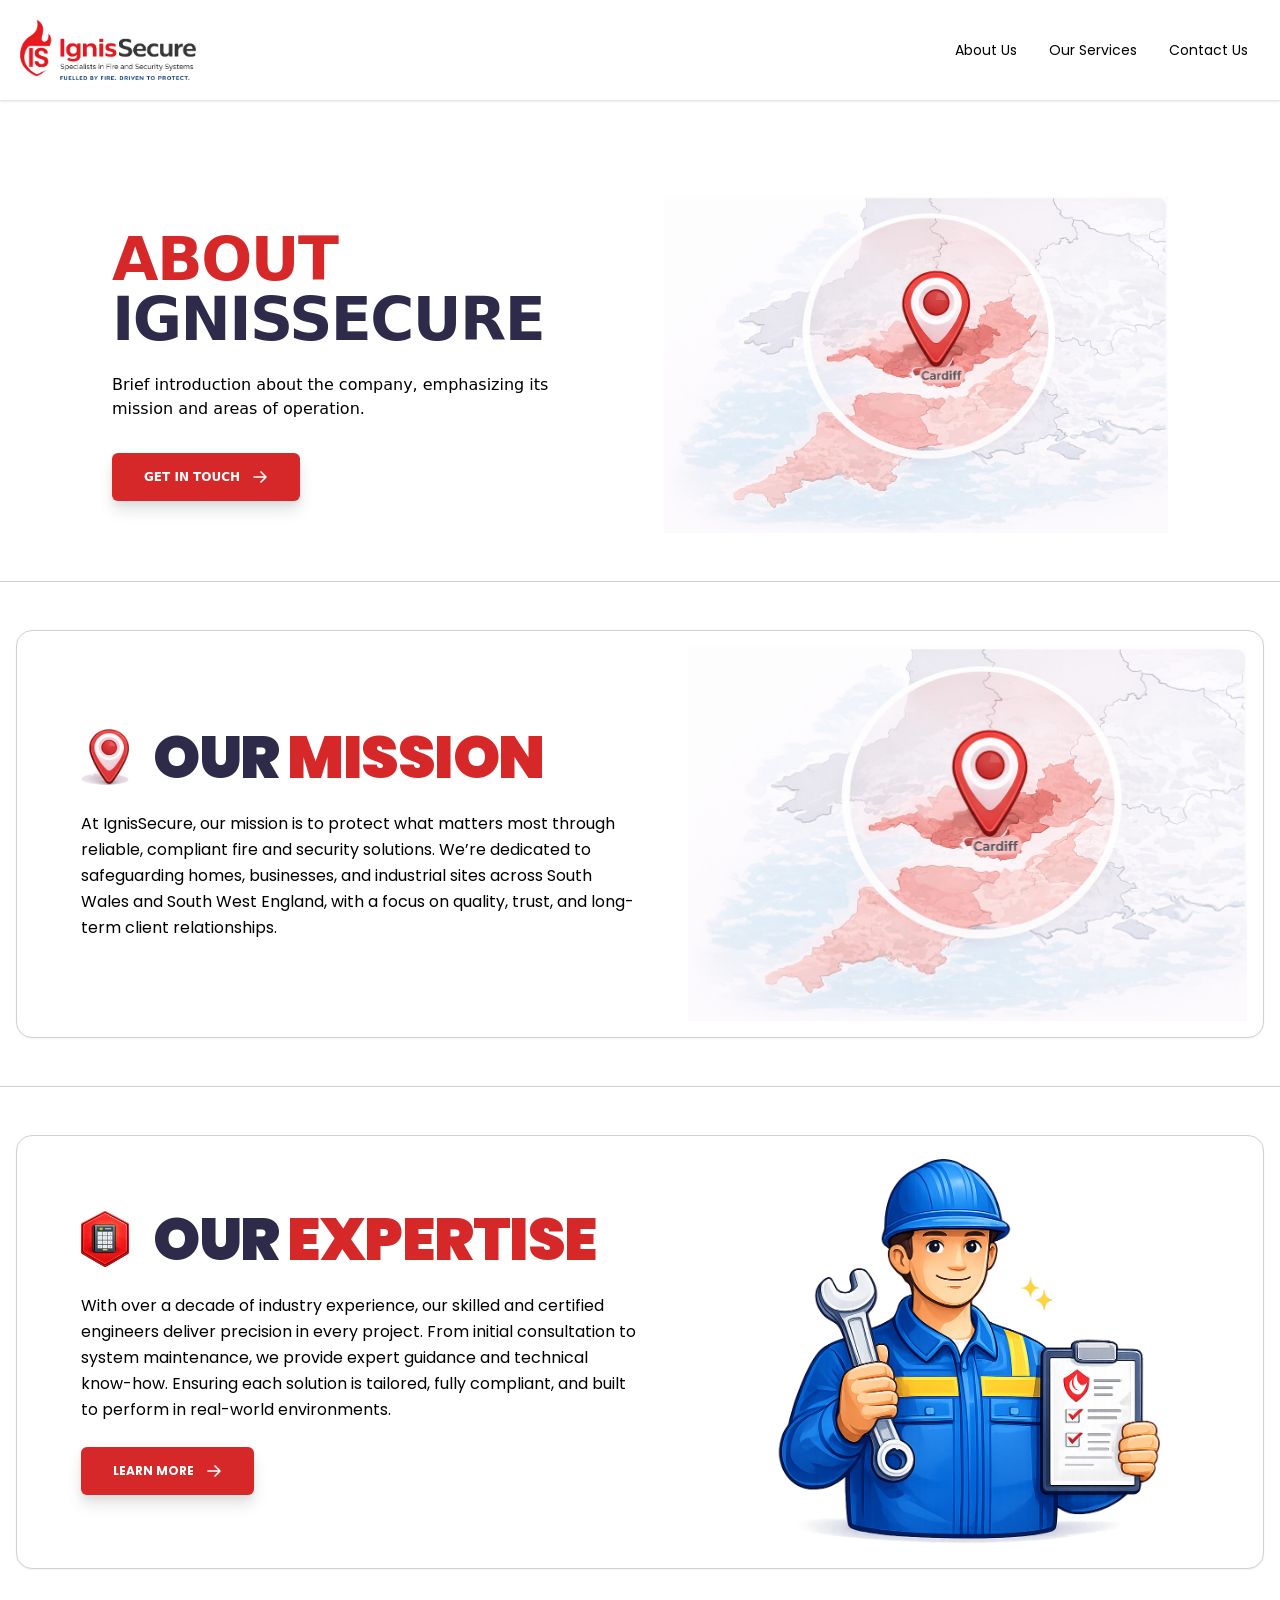
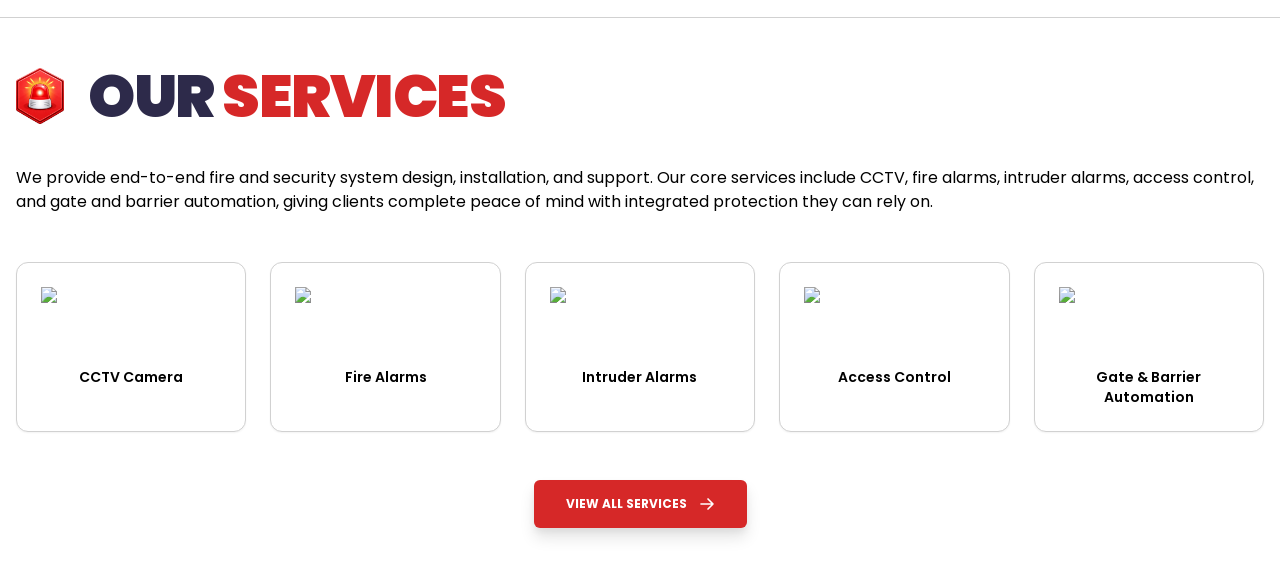
==== aboutus.html @ 04bfd5d3 "New images added" ====
<!doctype html>
<html lang="en-GB">

<head>
    <meta charset="UTF-8">
    <meta name="viewport" content="width=device-width, initial-scale=1.0">
    <script src="js/tailwind.js"></script>
    <script src="js/tailwind.config.js"></script>
    <link rel="stylesheet" href="https://cdnjs.cloudflare.com/ajax/libs/font-awesome/7.0.0/css/all.min.css" />
    <link rel="preconnect" href="https://fonts.googleapis.com">
    <link rel="preconnect" href="https://fonts.gstatic.com" crossorigin>
    <link href="https://fonts.googleapis.com/css2?family=Poppins:ital,wght@0,100;0,200;0,300;0,400;0,500;0,600;0,700;0,800;0,900;1,100;1,200;1,300;1,400;1,500;1,600;1,700;1,800;1,900&family=Roboto:ital,wght@0,100..900;1,100..900&display=swap" rel="stylesheet">
    <link rel="stylesheet" href="https://cdnjs.cloudflare.com/ajax/libs/font-awesome/7.0.1/css/all.min.css">
    <link rel="stylesheet" href="css/style.css">
    <link rel="icon" type="image/x-icon" href="img/favicon.ico" />
    <link rel="icon" type="image/png" sizes="32x32" href="img/favicon-32x32.png">
    <link rel="icon" type="image/png" sizes="16x16" href="img/favicon-16x16.png">
    <link rel="apple-touch-icon" sizes="180x180" href="img/apple-touch-icon.png">
    <link rel="mask-icon" href="img/favicon.svg" color="#A855F7"> <link rel="manifest" href="/site.webmanifest">
    <title>Ignis Secure</title>
    <meta name="description" content="IgnisSecure specialises in the complete design, installation, commissioning, and aftercare of fire alarm systems, intruder alarms, CCTV surveillance, and integrated life safety systems for residential and commercial properties across South Wales and South West England.">
</head>

<body class="bg-white">
    <main class="">
        <header class="shadow mb-12">
            <nav class="flex flex-wrap items-center justify-between w-full lg:py-4 md:py-4 py-2 px-4 text-lg text-gray-700 lg:container ">
                <div class="md:p-1 p-4">
                    <a href="index.html">
                        <img src="/img/ignissecure_logo_black_transparent_trimmed.png" class="md:w-44 w-32">
                    </a>
                </div>
                

                <svg id="menu-button" aria-hidden="true" class="w-8 h-8 cursor-pointer md:hidden block" fill="currentColor" viewBox="0 0 20 20" xmlns="http://www.w3.org/2000/svg">
                    <path fill-rule="evenodd" d="M3 5a1 1 0 011-1h12a1 1 0 110 2H4a1 1 0 01-1-1zM3 10a1 1 0 011-1h6a1 1 0 110 2H4a1 1 0 01-1-1zM3 15a1 1 0 011-1h12a1 1 0 110 2H4a1 1 0 01-1-1z" clip-rule="evenodd"></path>
                </svg>
                <span class="sr-only">Toggle sidebar</span>
                 
              
                <!-- Mobile Sidebar -->
                <div class="shadow fixed top-0 right-0 h-full w-80 bg-[#1c2025] transform translate-x-full transition-transform duration-300 ease-in-out z-50 md:hidden " id="menu">
                    <div class="p-6">
                        <div class="flex justify-between items-center mb-8">
                            <img src="/img/logo.webp" class="w-40">
                            <button id="close-menu" class="text-white text-2xl">
                                <i class="fas fa-times"></i>
                            </button>
                        </div>
                        <ul class="space-y-6">
                            <li>
                                <a class="text-white text-lg block hover:text-primary transition-colors cursor-pointer" href="aboutus.html">About Us</a>
                            </li>
                            <li>
                                <a class="text-white text-lg block hover:text-primary transition-colors cursor-pointer" href="our-services.html">Our Services</a>
                            </li>
                            <li class="mt-8">
                                <a href="contactus.html" class="cursor-pointer flex justify-center items-center gap-3 bg-primary hover:bg-[#B22121] text-white px-8 py-4 rounded-md font-bold text-xs uppercase transition-all shadow-lg shadow-purple-900/20 group">
                                    <i class="fa-solid fa-phone"></i>Contact Us
                                    <svg xmlns="http://www.w3.org/2000/svg" fill="none" viewBox="0 0 24 24" stroke-width="2.5" stroke="currentColor" class="w-4 h-4 transition-transform group-hover:translate-x-1">
                                        <path stroke-linecap="round" stroke-linejoin="round" d="M13.5 4.5L21 12m0 0l-7.5 7.5M21 12H3" />
                                    </svg>
                                </a>
                            </li>
                        </ul>
                    </div>
                </div>
                
                <!-- Desktop Navigation -->
                <div class="hidden md:flex md:items-center md:w-auto">
                    <ul class="flex justify-between lg:text-sm text-xs">
                        <li>
                            <a class="md:p-4 py-2 block hover:underline" href="aboutus.html">About Us</a>
                        </li>
                        <li>
                            <a class="md:p-4 py-2 block hover:underline" href="our-services.html">Our Services</a>
                        </li>
                        <li>
                            <a class="md:p-4 py-2 block hover:underline" href="contactus.html">Contact Us</a>
                        </li>
                    </ul>
                </div>
             </div>
           </nav>
         </header>

        <section class="relative w-full bg-white flex items-center overflow-hidden px-6 md:px-12 lg:px-24 lg:py-12 md:py-6 pb-12 font-sans">
            <div class="container mx-auto grid grid-cols-1 lg:grid-cols-2 lg:gap-12 gap-2 items-center">
                <div class="text-center lg:text-left">
                    <h1 class="text-3xl md:text-5xl lg:text-6xl font-black text-[#2D2A4A] leading-[1.1] tracking-tight uppercase">
                        <span class="text-primary">About</span> IgnisSecure
                    </h1>
                    <p class="mt-6 text-gray-400 text-sm md:text-base max-w-md mx-auto lg:mx-0 leading-relaxed">
                        Brief introduction about the company, emphasizing its mission and areas of operation.
                    </p>
                    <div class="mt-8 flex justify-center lg:justify-start">
                        <a href="contactus.html" class="cursor-pointer inline-flex items-center gap-3 bg-primary hover:bg-[#B22121] text-white px-8 py-4 rounded-md font-bold text-xs uppercase transition-all shadow-lg shadow-purple-900/20 group mx-auto lg:mx-0">
                            Get In Touch
                            <svg xmlns="http://www.w3.org/2000/svg" fill="none" viewBox="0 0 24 24" stroke-width="2.5" stroke="currentColor" class="w-4 h-4 transition-transform group-hover:translate-x-1">
                                <path stroke-linecap="round" stroke-linejoin="round" d="M13.5 4.5L21 12m0 0l-7.5 7.5M21 12H3" />
                            </svg>
                        </a>
                    </div>
                </div>
                <div class="md:mt-0 mt-6">
                    <img src="img/About/About-Map.png" class="w-full">
                </div>
            </div>
        </section>

            <section class="border-t border-[#d1d1d1] py-12">
                <div class="container text-center lg:text-left">
                    <div class="grid lg:grid-cols-2 gap-12 items-center bg-white border border-[#d1d1d1] rounded-2xl shadow-sm p-4 md:pl-16 pl-4">
                        <div>
                            <div class="flex items-center gap-6 mb-6 md:justify-normal justify-center">
                                <img src="img/About/About-Pin.png" class="h-14 w-12">
                                <h2 class="text-3xl md:text-5xl lg:text-6xl font-black text-[#2D2A4A] leading-[1.1] tracking-tight uppercase mb-65">
                                    Our <span class="text-primary">Mission</span>
                                </h2>
                            </div>

                            <p class="text-gray-400 leading-relaxed">
                            At IgnisSecure, our mission is to protect what matters most through reliable, compliant fire and security solutions. We’re dedicated to safeguarding homes, businesses, and industrial sites across South Wales and South West England, with a focus on quality, trust, and long-term client relationships.
                            </p>
                        </div>
                        <!-- Image -->
                        <img src="img/About/About-Map.png" class="w-full">
                    </div>
                </div>
            </section>

            <section class="border-t border-[#d1d1d1] py-12">
                <div class="container text-center lg:text-left">
                    <div class="grid lg:grid-cols-2 gap-12 items-center bg-white border border-[#d1d1d1] rounded-2xl p-4 shadow-sm md:pl-16 pl-4">
                    <div>
                        <div class="flex items-center gap-6 mb-6 md:justify-normal justify-center">
                            <img src="img/About/About-Expertise2.png" class="h-14 w-12">
                                <h2 class="text-3xl md:text-5xl lg:text-6xl font-black text-[#2D2A4A] leading-[1.1] tracking-tight uppercase mb-65">
                                    Our <span class="text-primary">Expertise</span>
                                </h2>
                        </div>

                        <p class="text-gray-400 leading-relaxed mb-6">
                        With over a decade of industry experience, our skilled and certified engineers deliver precision in every project. From initial consultation to system maintenance, we provide expert guidance and technical know-how. Ensuring each solution is tailored, fully compliant, and built to perform in real-world environments.
                        </p>

                        <a href="our-services.html" class="cursor-pointer inline-flex items-center gap-3 bg-primary hover:bg-[#B22121] text-white px-8 py-4 rounded-md font-bold text-xs uppercase transition-all shadow-lg shadow-purple-900/20 group mx-auto lg:mx-0">
                            Learn More
                            <svg xmlns="http://www.w3.org/2000/svg" fill="none" viewBox="0 0 24 24" stroke-width="2.5" stroke="currentColor" class="w-4 h-4 transition-transform group-hover:translate-x-1">
                                <path stroke-linecap="round" stroke-linejoin="round" d="M13.5 4.5L21 12m0 0l-7.5 7.5M21 12H3" />
                            </svg>
                        </a>
                    </div>

                    <!-- Image -->
                    <img src="img/Services/Services-Maintenance.png" class="max-w-sm w-full mx-auto">
                    </div>
                </div>
            </section>

            <section class="border-t border-[#d1d1d1] py-12">
                <div class="container text-center lg:text-left">
                    <div class="flex items-center gap-6 mb-10 md:justify-normal justify-center">
                        <img src="img/About/About-Alarm.png" class="h-14 w-12">
                            <h2 class="text-3xl md:text-5xl lg:text-6xl font-black text-[#2D2A4A] leading-[1.1] tracking-tight uppercase mb-65">
                                Our <span class="text-primary">Services</span>
                            </h2>
                        </div>

                        <p class="text-gray-400 mb-12">
                            We provide end-to-end fire and security system design, installation, and support. Our core services include CCTV, fire alarms, intruder alarms, access control, and gate and barrier automation, giving clients complete peace of mind with integrated protection they can rely on.
                        </p>

                        <div class="grid grid-cols-2 md:grid-cols-5 gap-6">
                        <!-- Repeat card -->
                        <div class="bg-white border border-[#d1d1d1] rounded-xl p-6 text-center shadow-sm">
                            <img src="img/services/ServicesCamera.png" class="h-16 mx-auto mb-4">
                            <p class="font-semibold text-sm">CCTV Camera</p>
                        </div>
                        <div class="bg-white border border-[#d1d1d1] rounded-xl p-6 text-center shadow-sm">
                            <img src="img/services/Services-Fire.png" class="h-16 mx-auto mb-4">
                            <p class="font-semibold text-sm">Fire Alarms</p>
                        </div>
                        <div class="bg-white border border-[#d1d1d1] rounded-xl p-6 text-center shadow-sm">
                            <img src="img/services/Services-Alarm.png" class="h-16 mx-auto mb-4">
                            <p class="font-semibold text-sm">Intruder Alarms</p>
                        </div>
                        <div class="bg-white border border-[#d1d1d1] rounded-xl p-6 text-center shadow-sm">
                            <img src="img/services/Services-Keypad.png" class="h-16 mx-auto mb-4">
                            <p class="font-semibold text-sm">Access Control</p>
                        </div>
                        <div class="bg-white border border-[#d1d1d1] rounded-xl p-6 text-center shadow-sm">
                            <img src="img/services/Services-Gate.png" class="h-16 mx-auto mb-4">
                            <p class="font-semibold text-sm">Gate & Barrier Automation</p>
                        </div>
                        <!-- Repeat for others -->
                        </div>

                        <div class="text-center mt-12">
                            <a href="our-services.html" class="cursor-pointer inline-flex items-center gap-3 bg-primary hover:bg-[#B22121] text-white px-8 py-4 rounded-md font-bold text-xs uppercase transition-all shadow-lg shadow-purple-900/20 group mx-auto lg:mx-0">
                                View All Services
                                <svg xmlns="http://www.w3.org/2000/svg" fill="none" viewBox="0 0 24 24" stroke-width="2.5" stroke="currentColor" class="w-4 h-4 transition-transform group-hover:translate-x-1">
                                    <path stroke-linecap="round" stroke-linejoin="round" d="M13.5 4.5L21 12m0 0l-7.5 7.5M21 12H3" />
                                </svg>
                            </a>
                        </div>
                    </div>
                </section>

        


        

       

        
    </main>



</body>
<script src="https://code.jquery.com/jquery-3.7.1.js"></script>
<script src="js/app.js"></script>
<script src="js/carousel.js"></script>
<script src="js/review-carousel.js"></script>

</html>

<!-- https://dribbble.com/shots/23734800-Design-System-Landing-Page-UI -->
---- css/style.css ----
html,body {
    font-family: 'Poppins', sans-serif;
}

body {
    margin: 0;
    /* text-align: center; */
}

input, textarea {
  border-radius: 8px;
  border: 1.5px solid #002644;
  padding: .6rem .5rem !important;
  margin-top: 1rem !important;
  margin-bottom: 1rem !important;
  width: 100%;
  box-sizing: border-box;
  font-size: 16px;
  font-family: 'Poppins', sans-serif;
  color: #002644;
  background-color: #fff;
}


/* Gallery grid styling */

.gallery-grid {
    display: grid;
    grid-template-columns: repeat(auto-fill, minmax(250px, 1fr));
    gap: 1rem;
}

.gallery-item {
    position: relative;
    overflow: hidden;
    border-radius: 0.5rem;
    cursor: pointer;
    transition: transform 0.3s ease;
}

.gallery-item:hover {
    transform: scale(1.05);
}

.gallery-item img {
    width: 100%;
    height: 250px;
    object-fit: cover;
    display: block;
}


/* Reviews section */

.review-card {
    transition: transform 0.3s ease;
}

.avatar-gradient-1 { background: linear-gradient(135deg, #ec4899 0%, #db2777 100%); }
.avatar-gradient-2 { background: linear-gradient(135deg, #f43f5e 0%, #e11d48 100%); }
.avatar-gradient-3 { background: linear-gradient(135deg, #8b5cf6 0%, #7c3aed 100%); }
.avatar-gradient-4 { background: linear-gradient(135deg, #a855f7 0%, #9333ea 100%); }

.carousel-dot {
    width: 8px;
    height: 8px;
    border-radius: 50%;
    background: #D62828;
    transition: all 0.3s ease;
    cursor: pointer;
    opacity: .6;
}
.carousel-dot.active {
    background: #D62828;
    width: 10px;
    height: 10px;
    opacity: 1;
}

.truncate-text {
    display: -webkit-box;
    -webkit-line-clamp: 4;
    -webkit-box-orient: vertical;
    overflow: hidden;
}

.show-more-btn {
    color: #002644;
    cursor: pointer;
    text-decoration: underline;
    font-size: 0.9rem;
    margin-top: 0.5rem;
    display: inline-block;
    font-weight: 600;
}
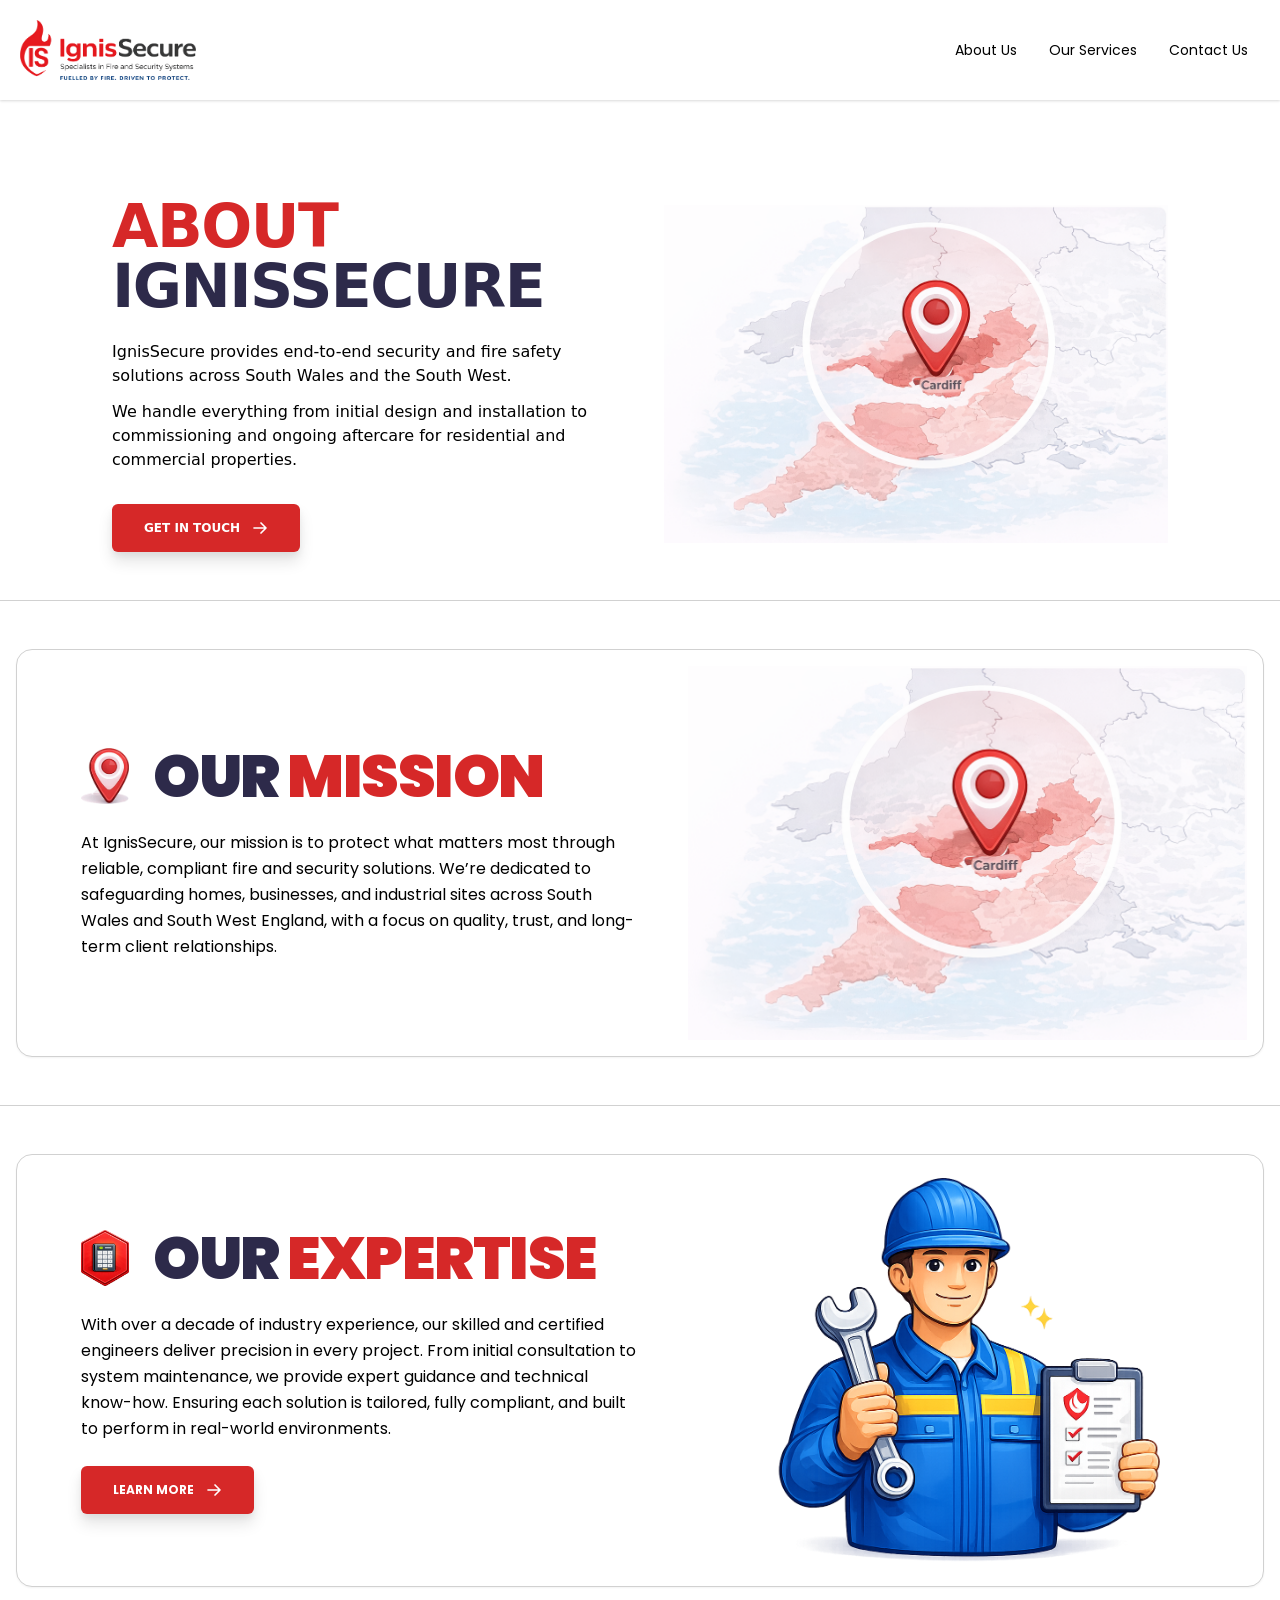
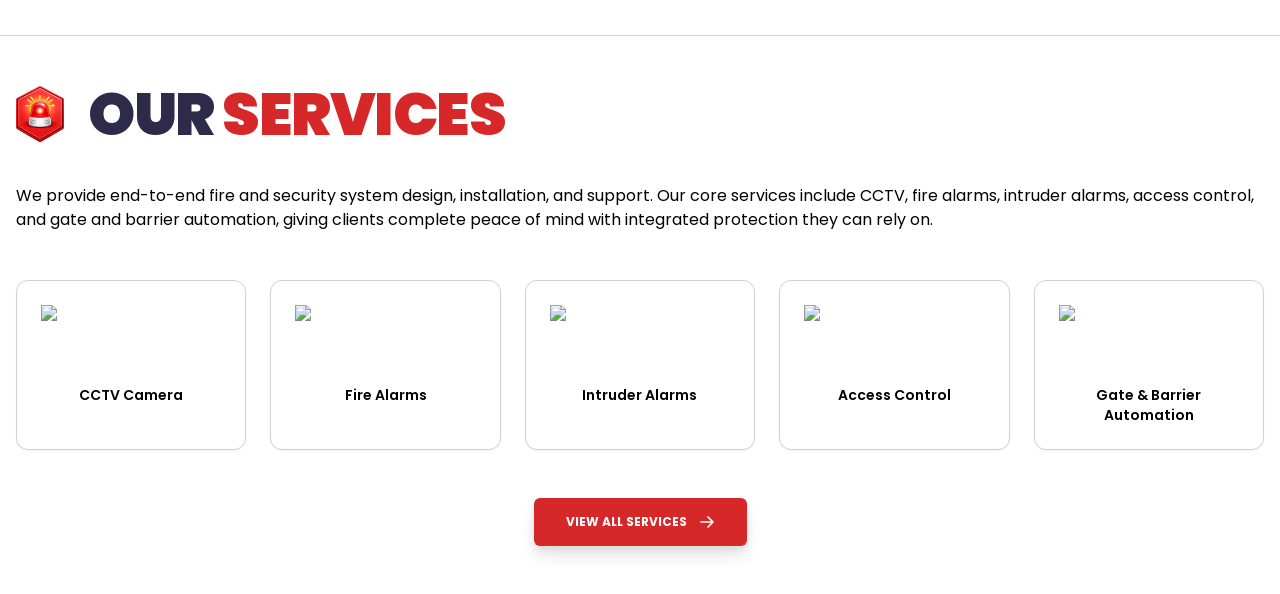
==== commit 0bafc519: "Updated text for about us pages" ====
--- a/aboutus.html
+++ b/aboutus.html
@@ -90,8 +90,11 @@
                     <h1 class="text-3xl md:text-5xl lg:text-6xl font-black text-[#2D2A4A] leading-[1.1] tracking-tight uppercase">
                         <span class="text-primary">About</span> IgnisSecure
                     </h1>
-                    <p class="mt-6 text-gray-400 text-sm md:text-base max-w-md mx-auto lg:mx-0 leading-relaxed">
-                        Brief introduction about the company, emphasizing its mission and areas of operation.
+                    <p class="mt-6 text-gray-400 text-sm md:text-base max-w-xl mx-auto lg:mx-0 leading-relaxed">
+                        IgnisSecure provides end-to-end security and fire safety solutions across South Wales and the South West. 
+                    </p>
+                    <p class="mt-3 text-gray-400 text-sm md:text-base max-w-xl mx-auto lg:mx-0 leading-relaxed">
+                        We handle everything from initial design and installation to commissioning and ongoing aftercare for residential and commercial properties.
                     </p>
                     <div class="mt-8 flex justify-center lg:justify-start">
                         <a href="contactus.html" class="cursor-pointer inline-flex items-center gap-3 bg-primary hover:bg-[#B22121] text-white px-8 py-4 rounded-md font-bold text-xs uppercase transition-all shadow-lg shadow-purple-900/20 group mx-auto lg:mx-0">
@@ -141,7 +144,7 @@
                         </div>
 
                         <p class="text-gray-400 leading-relaxed mb-6">
-                        With over a decade of industry experience, our skilled and certified engineers deliver precision in every project. From initial consultation to system maintenance, we provide expert guidance and technical know-how. Ensuring each solution is tailored, fully compliant, and built to perform in real-world environments.
+                            With over a decade of industry experience, our skilled and certified engineers deliver precision in every project. From initial consultation to system maintenance, we provide expert guidance and technical know-how. Ensuring each solution is tailored, fully compliant, and built to perform in real-world environments.
                         </p>
 
                         <a href="our-services.html" class="cursor-pointer inline-flex items-center gap-3 bg-primary hover:bg-[#B22121] text-white px-8 py-4 rounded-md font-bold text-xs uppercase transition-all shadow-lg shadow-purple-900/20 group mx-auto lg:mx-0">
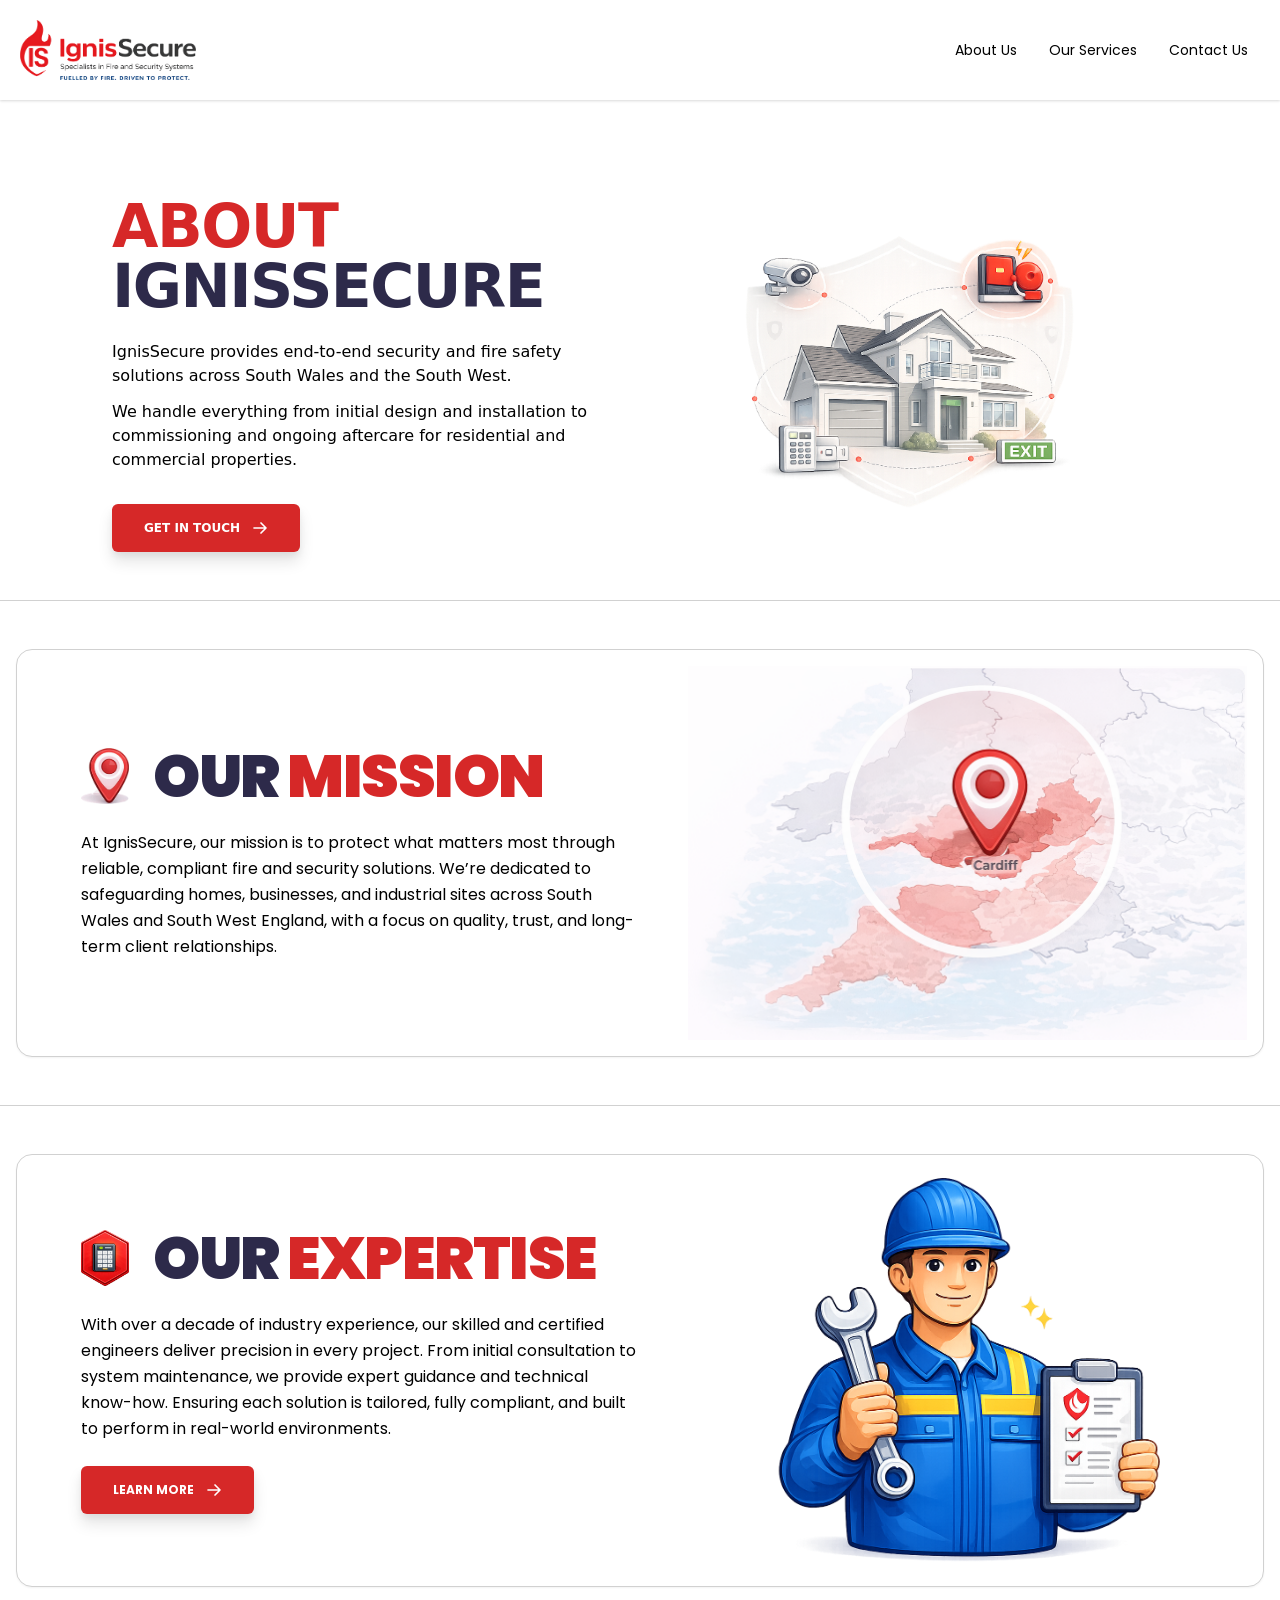
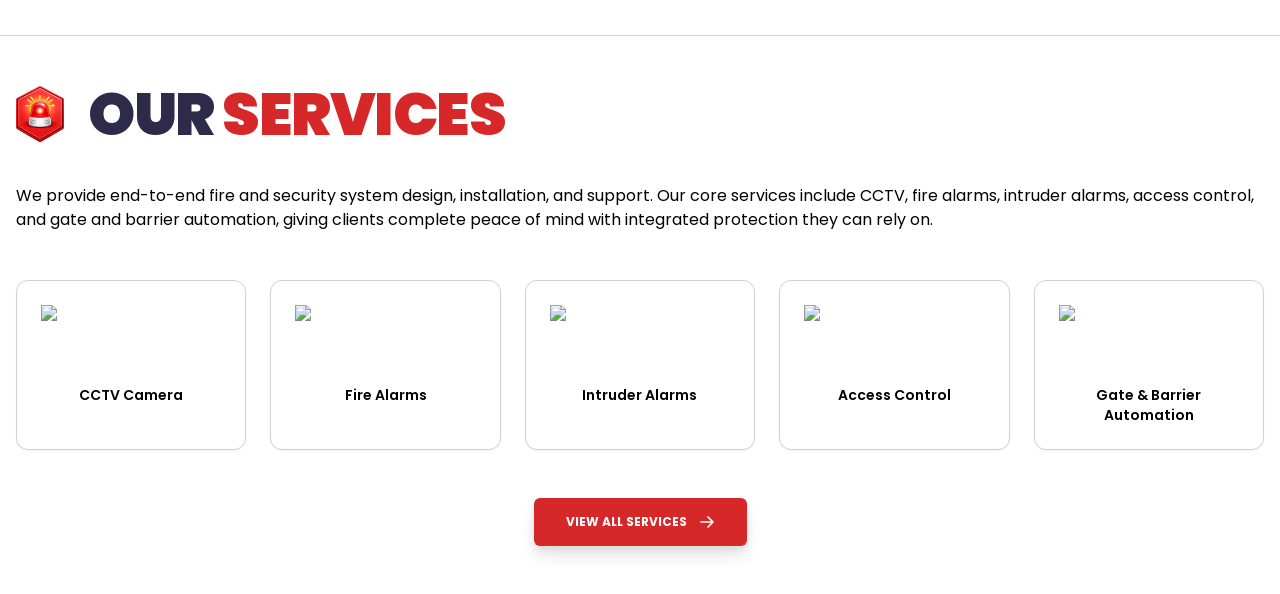
==== commit 0a4f9e2b: "Added new hero image for about us page" ====
--- a/aboutus.html
+++ b/aboutus.html
@@ -106,7 +106,7 @@
                     </div>
                 </div>
                 <div class="md:mt-0 mt-6">
-                    <img src="img/About/About-Map.png" class="w-full">
+                    <img src="img/About/About-Hero.png" class="w-full md:px-20 px-0">
                 </div>
             </div>
         </section>
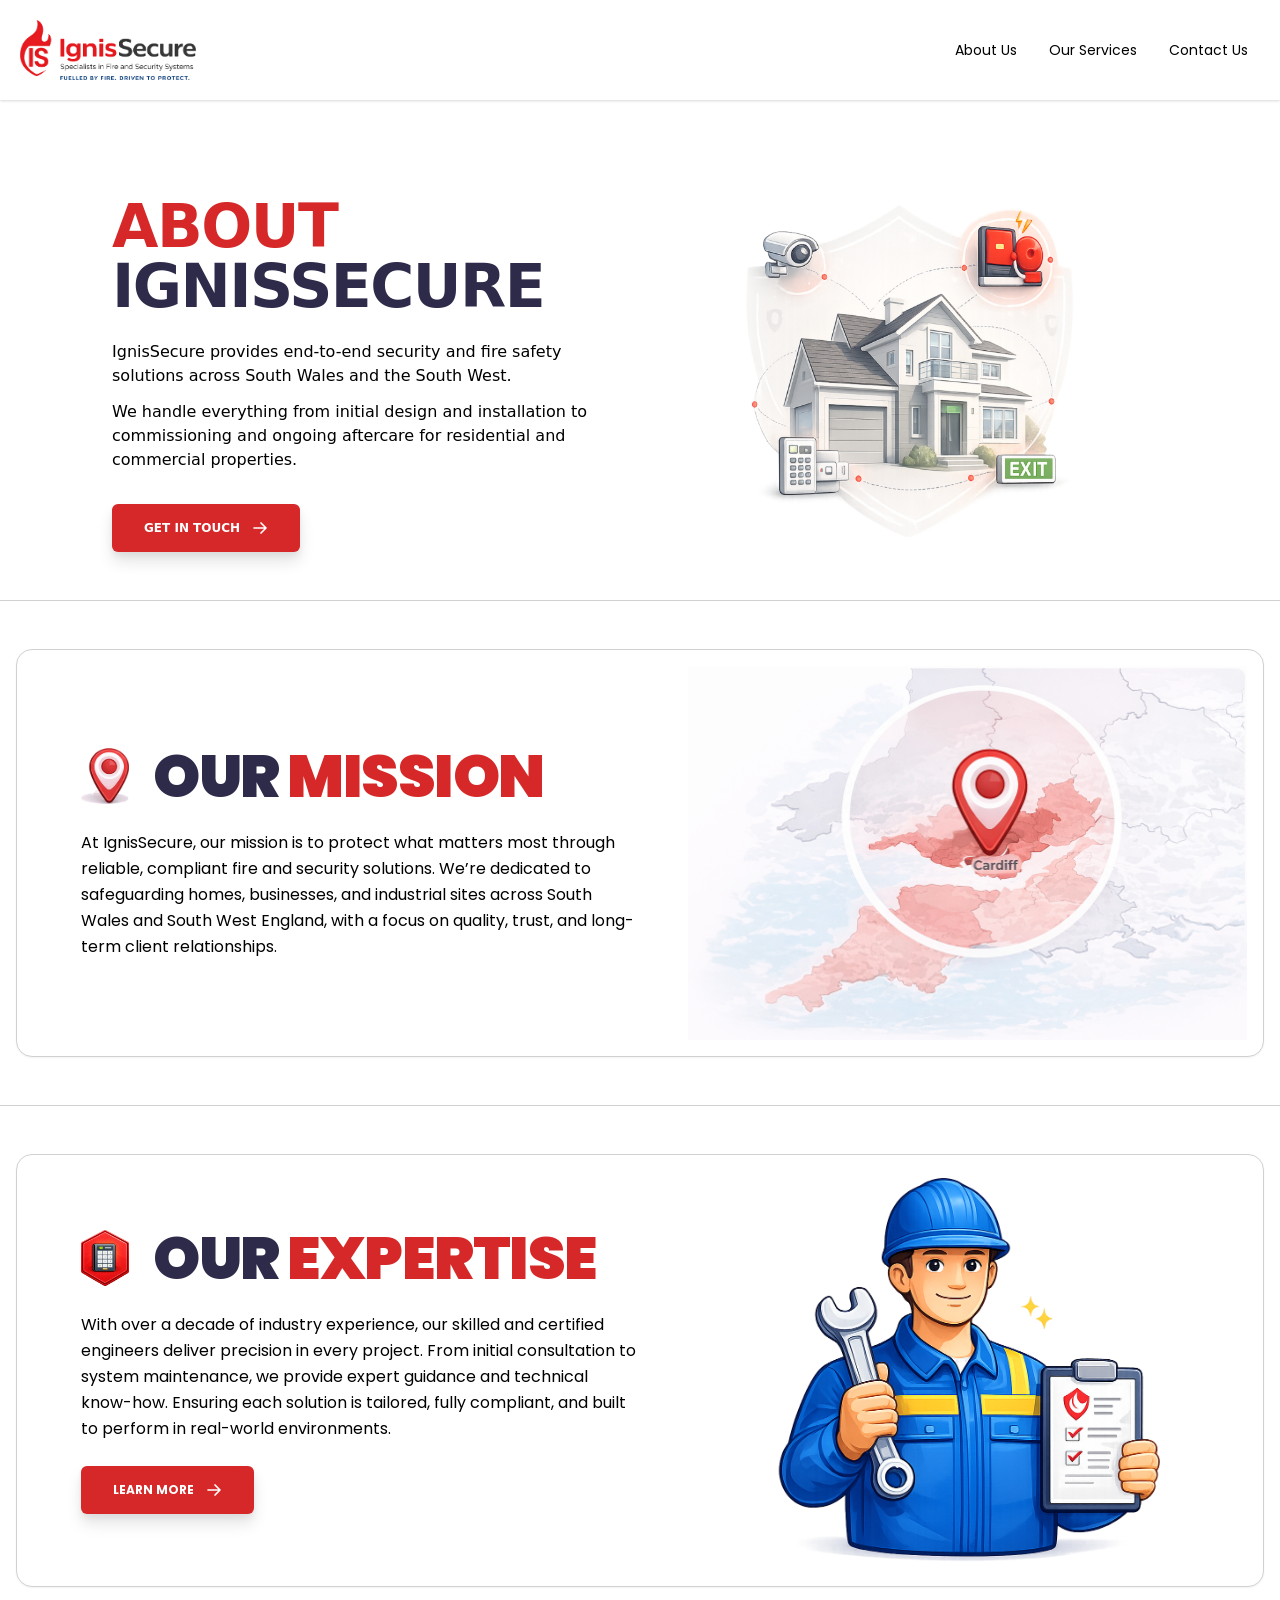
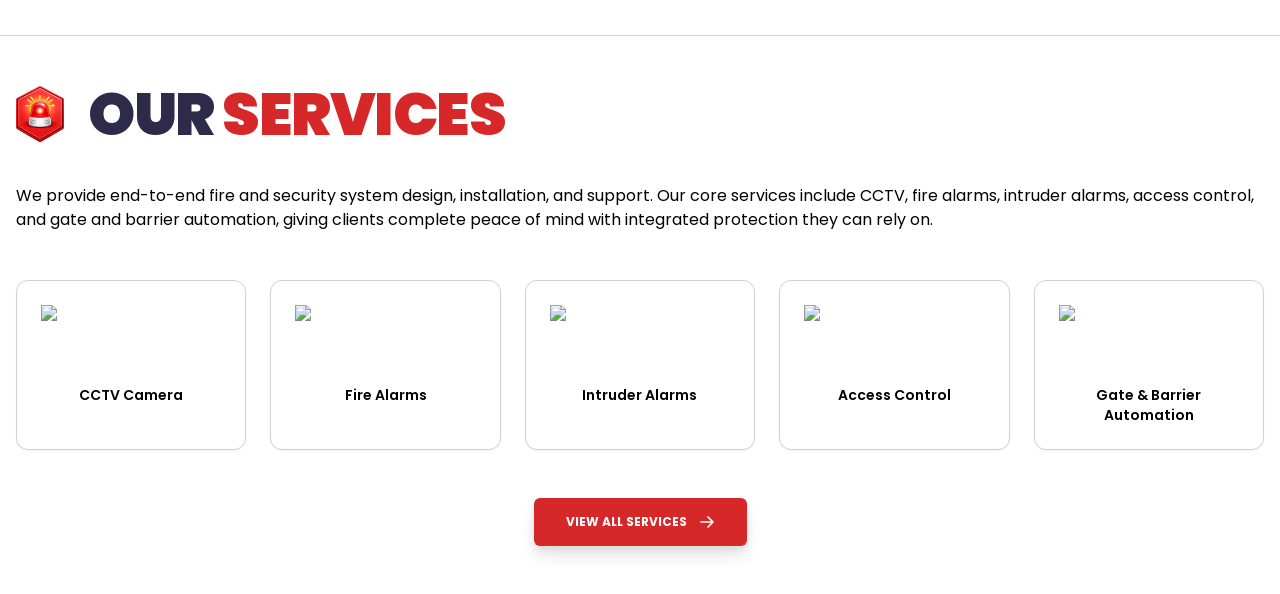
==== commit eda9c148: "Added new hero image for about us page" ====
--- a/aboutus.html
+++ b/aboutus.html
@@ -106,7 +106,7 @@
                     </div>
                 </div>
                 <div class="md:mt-0 mt-6">
-                    <img src="img/About/About-Hero.png" class="w-full md:px-20 px-0">
+                    <img src="img/About/About-Hero-2.png" class="w-full md:px-20 px-0">
                 </div>
             </div>
         </section>
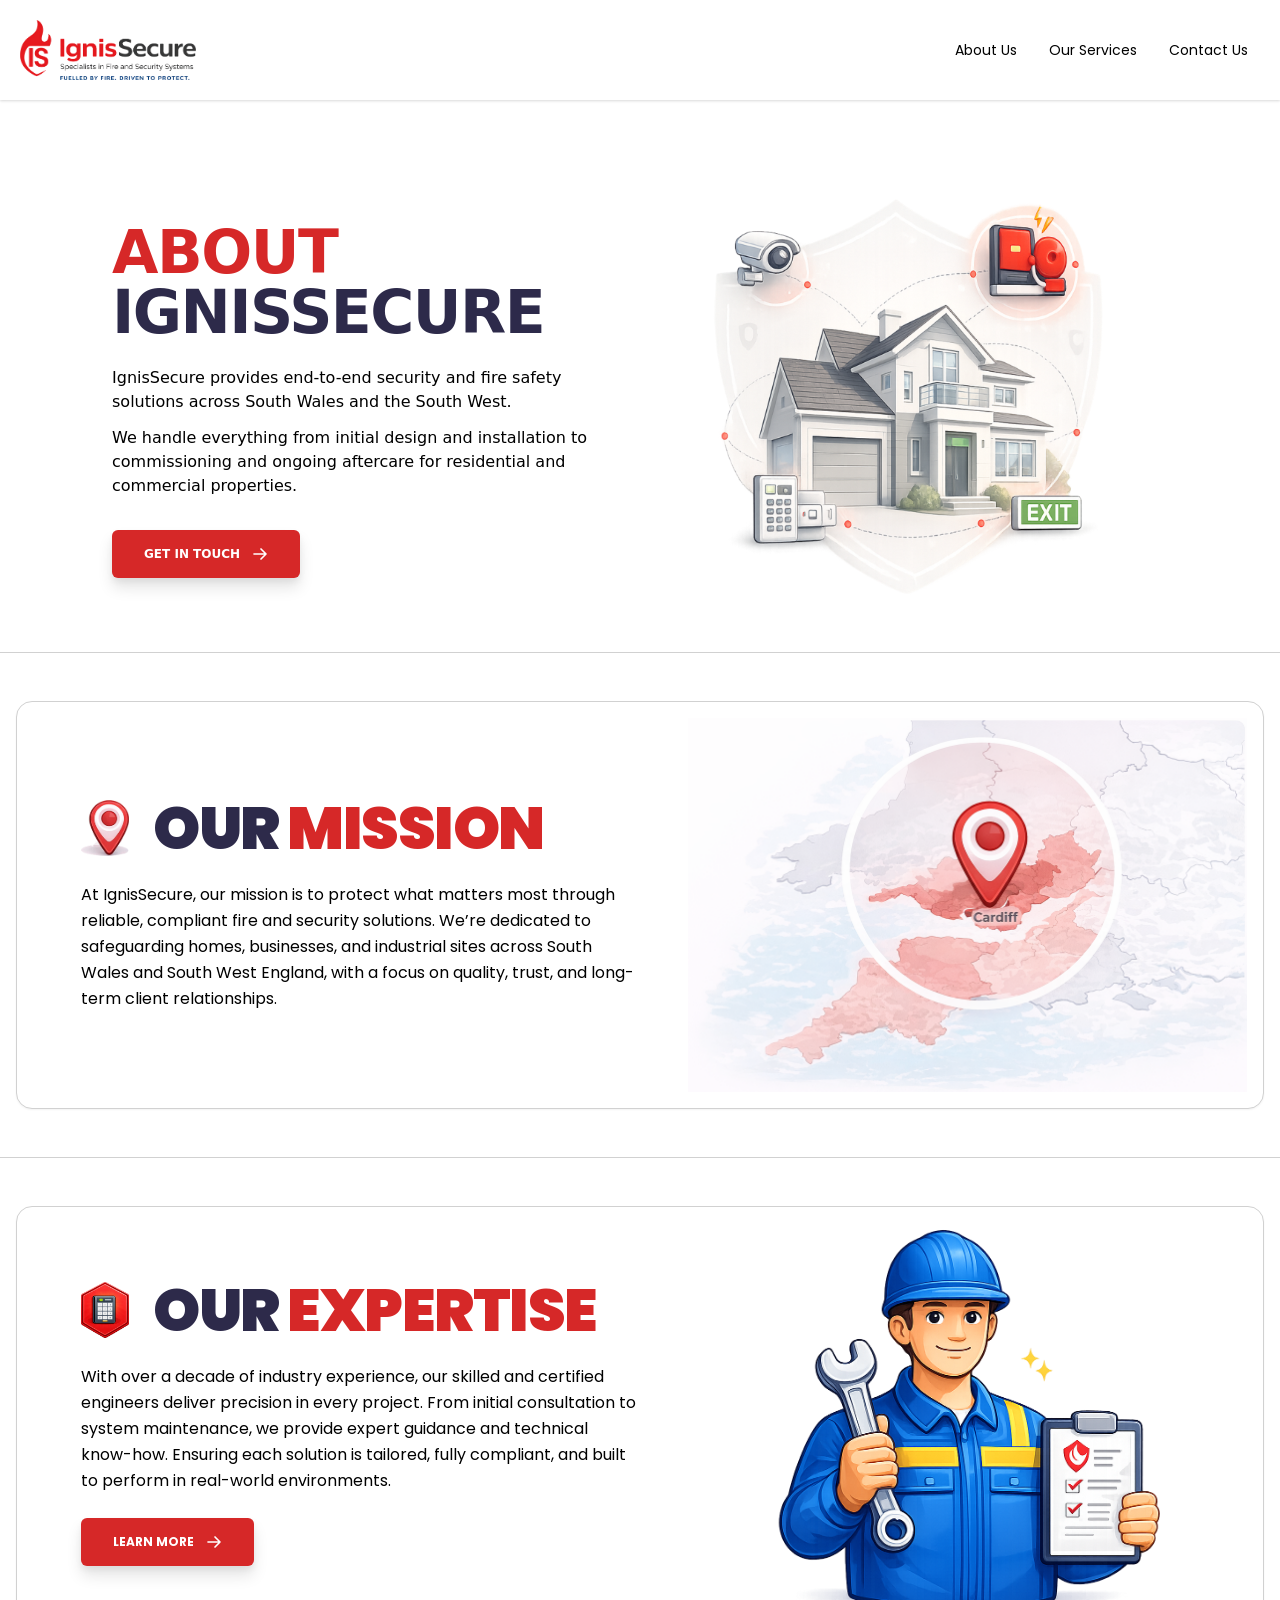
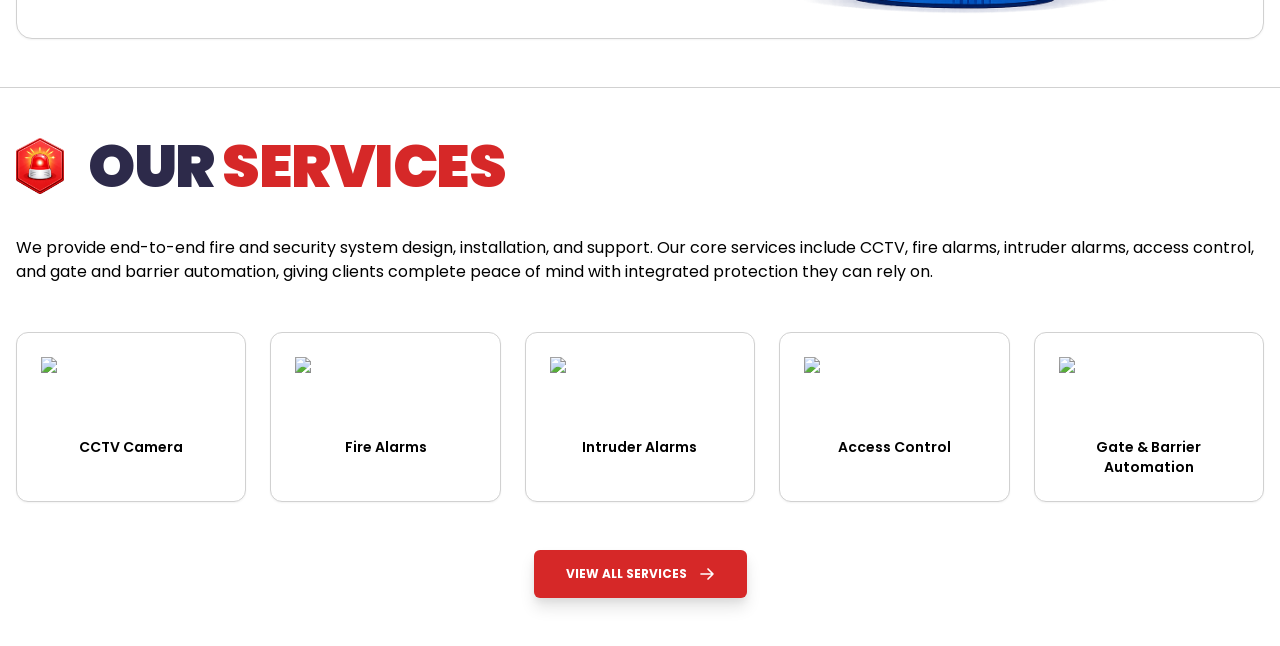
==== commit 401c457b: "Added new hero image for about us page" ====
--- a/aboutus.html
+++ b/aboutus.html
@@ -106,7 +106,7 @@
                     </div>
                 </div>
                 <div class="md:mt-0 mt-6">
-                    <img src="img/About/About-Hero-2.png" class="w-full md:px-20 px-0">
+                    <img src="img/About/About-Hero-2.png" class="w-full md:px-12 px-0">
                 </div>
             </div>
         </section>
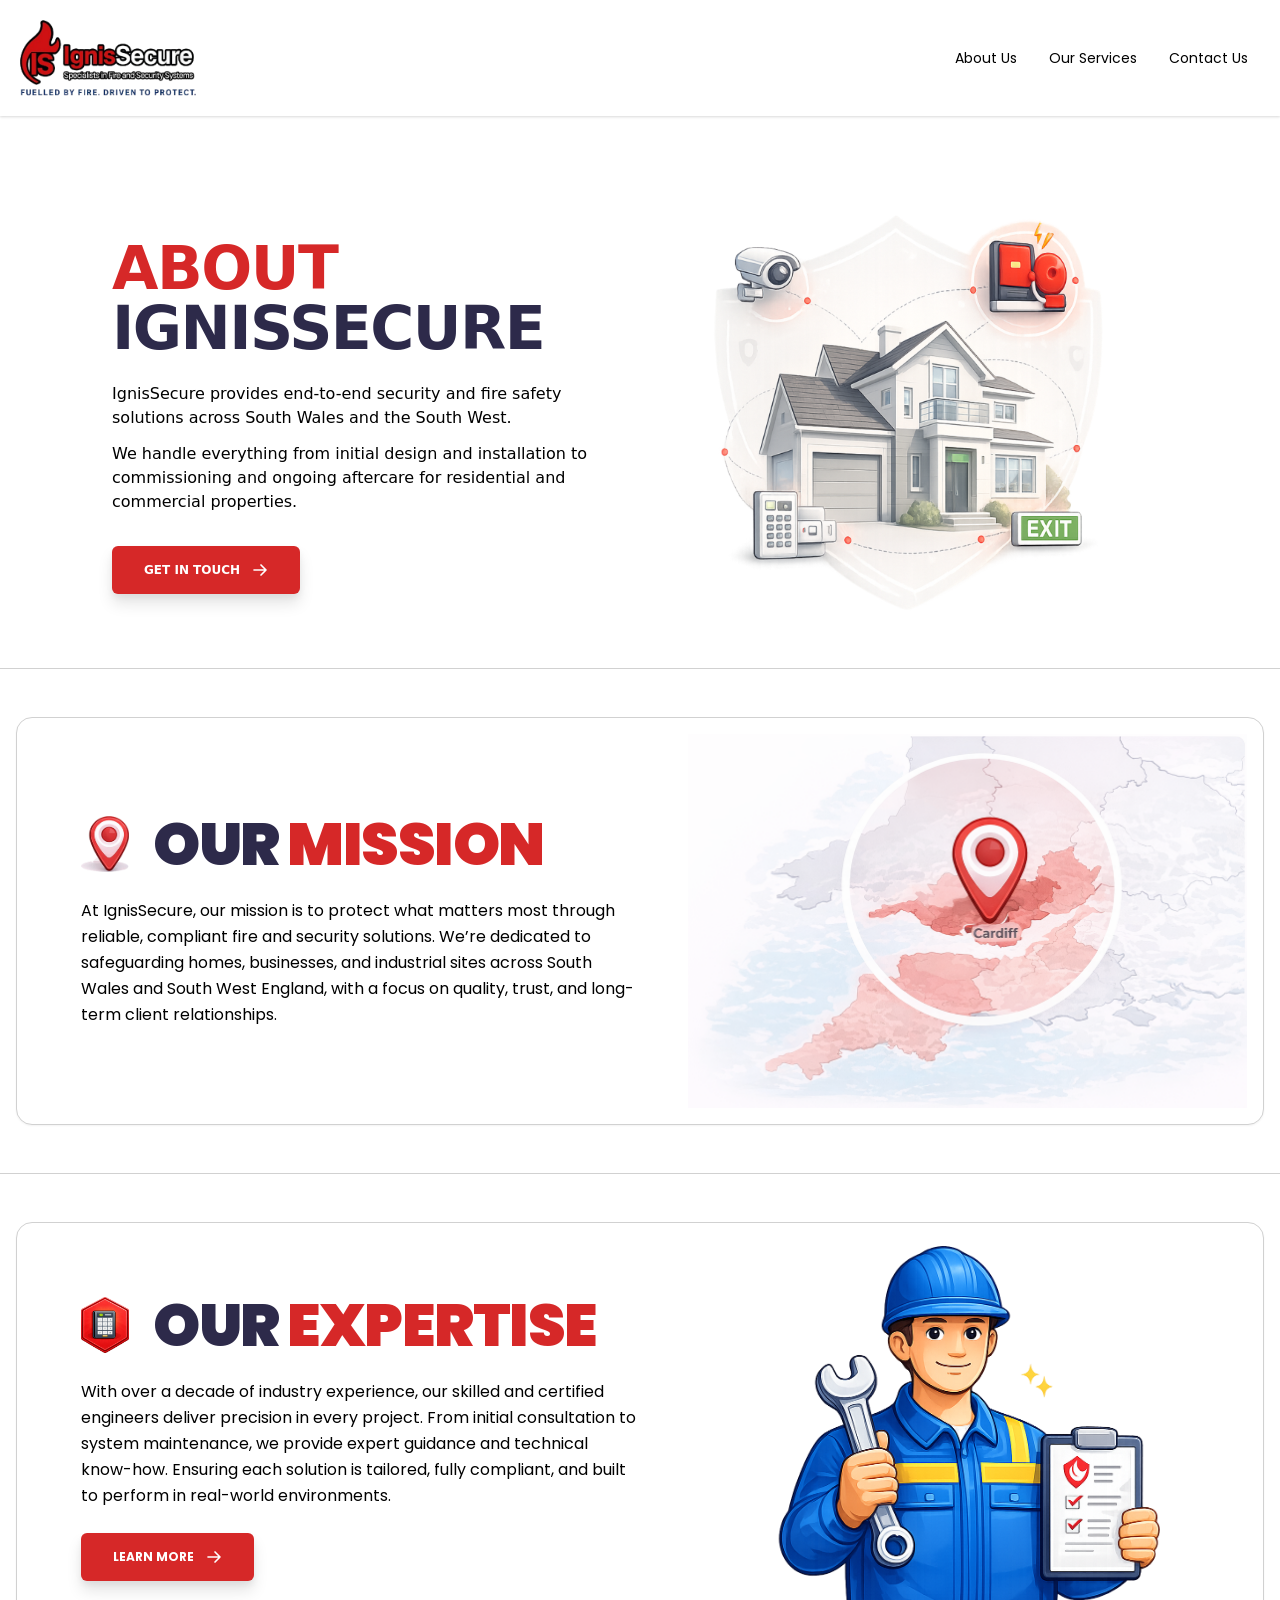
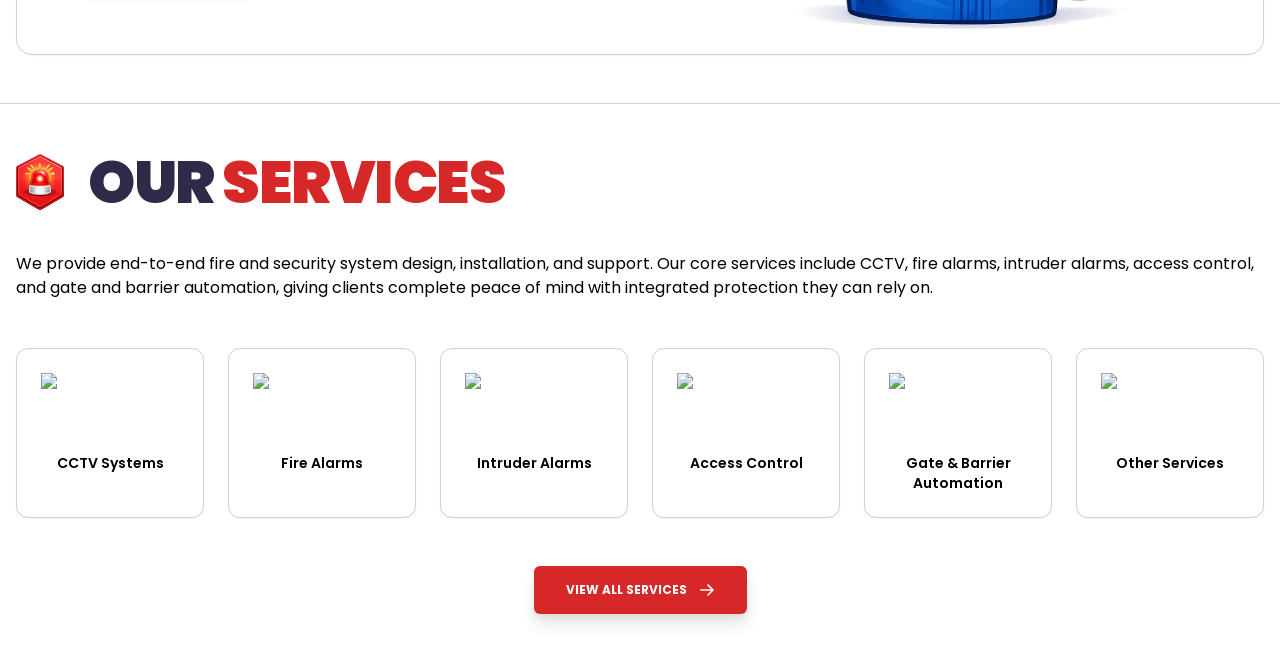
==== commit e793d2d1: "Added new logo and updated sizes" ====
--- a/aboutus.html
+++ b/aboutus.html
@@ -27,7 +27,7 @@
             <nav class="flex flex-wrap items-center justify-between w-full lg:py-4 md:py-4 py-2 px-4 text-lg text-gray-700 lg:container ">
                 <div class="md:p-1 p-4">
                     <a href="index.html">
-                        <img src="/img/ignissecure_logo_black_transparent_trimmed.png" class="md:w-44 w-32">
+                        <img src="/img/logo.png" class="md:w-44 w-48">
                     </a>
                 </div>
                 
@@ -174,11 +174,11 @@
                             We provide end-to-end fire and security system design, installation, and support. Our core services include CCTV, fire alarms, intruder alarms, access control, and gate and barrier automation, giving clients complete peace of mind with integrated protection they can rely on.
                         </p>
 
-                        <div class="grid grid-cols-2 md:grid-cols-5 gap-6">
+                        <div class="grid grid-cols-2 md:grid-cols-6 gap-6">
                         <!-- Repeat card -->
                         <div class="bg-white border border-[#d1d1d1] rounded-xl p-6 text-center shadow-sm">
                             <img src="img/services/ServicesCamera.png" class="h-16 mx-auto mb-4">
-                            <p class="font-semibold text-sm">CCTV Camera</p>
+                            <p class="font-semibold text-sm">CCTV Systems</p>
                         </div>
                         <div class="bg-white border border-[#d1d1d1] rounded-xl p-6 text-center shadow-sm">
                             <img src="img/services/Services-Fire.png" class="h-16 mx-auto mb-4">
@@ -189,12 +189,16 @@
                             <p class="font-semibold text-sm">Intruder Alarms</p>
                         </div>
                         <div class="bg-white border border-[#d1d1d1] rounded-xl p-6 text-center shadow-sm">
-                            <img src="img/services/Services-Keypad.png" class="h-16 mx-auto mb-4">
+                            <img src="img/services/Services-Keypad2.png" class="h-16 mx-auto mb-4">
                             <p class="font-semibold text-sm">Access Control</p>
                         </div>
                         <div class="bg-white border border-[#d1d1d1] rounded-xl p-6 text-center shadow-sm">
                             <img src="img/services/Services-Gate.png" class="h-16 mx-auto mb-4">
                             <p class="font-semibold text-sm">Gate & Barrier Automation</p>
+                        </div>
+                        <div class="bg-white border border-[#d1d1d1] rounded-xl p-6 text-center shadow-sm">
+                            <img src="img/services/Services-Gate.png" class="h-16 mx-auto mb-4">
+                            <p class="font-semibold text-sm">Other Services</p>
                         </div>
                         <!-- Repeat for others -->
                         </div>
